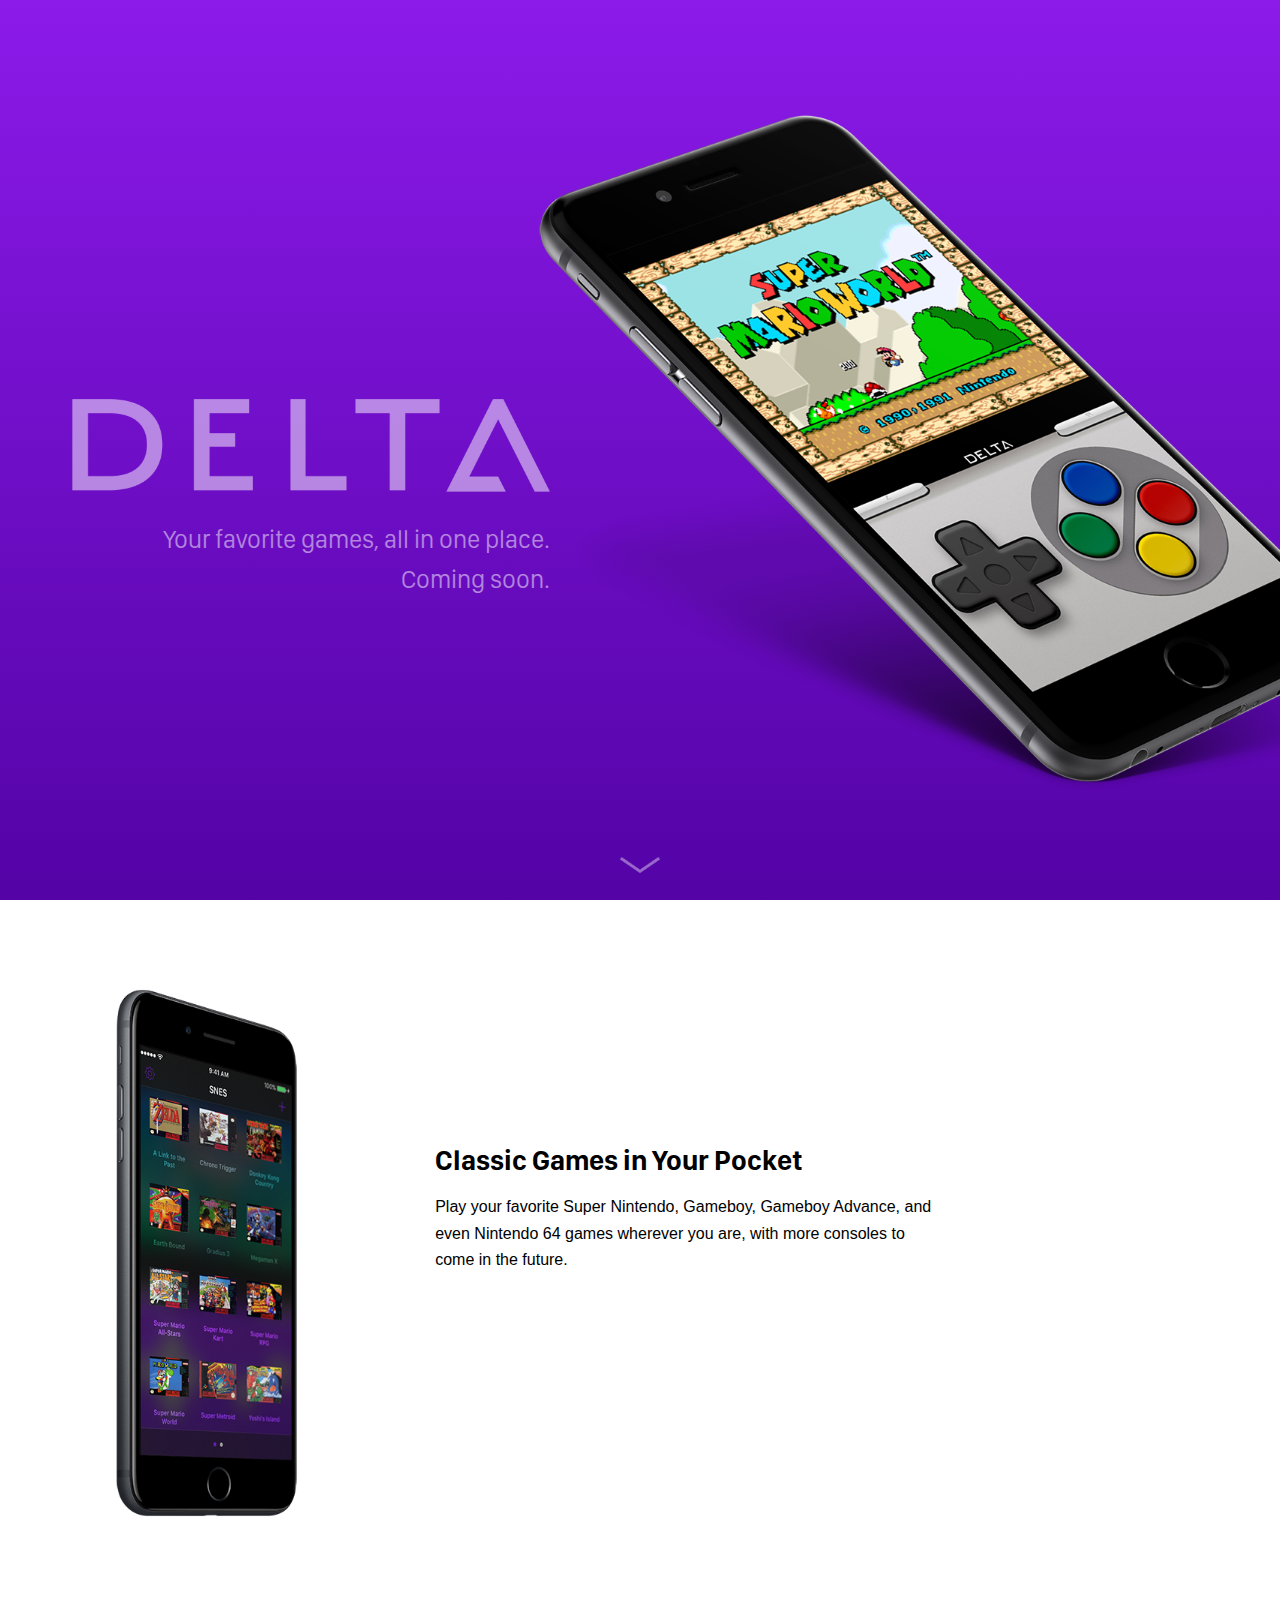
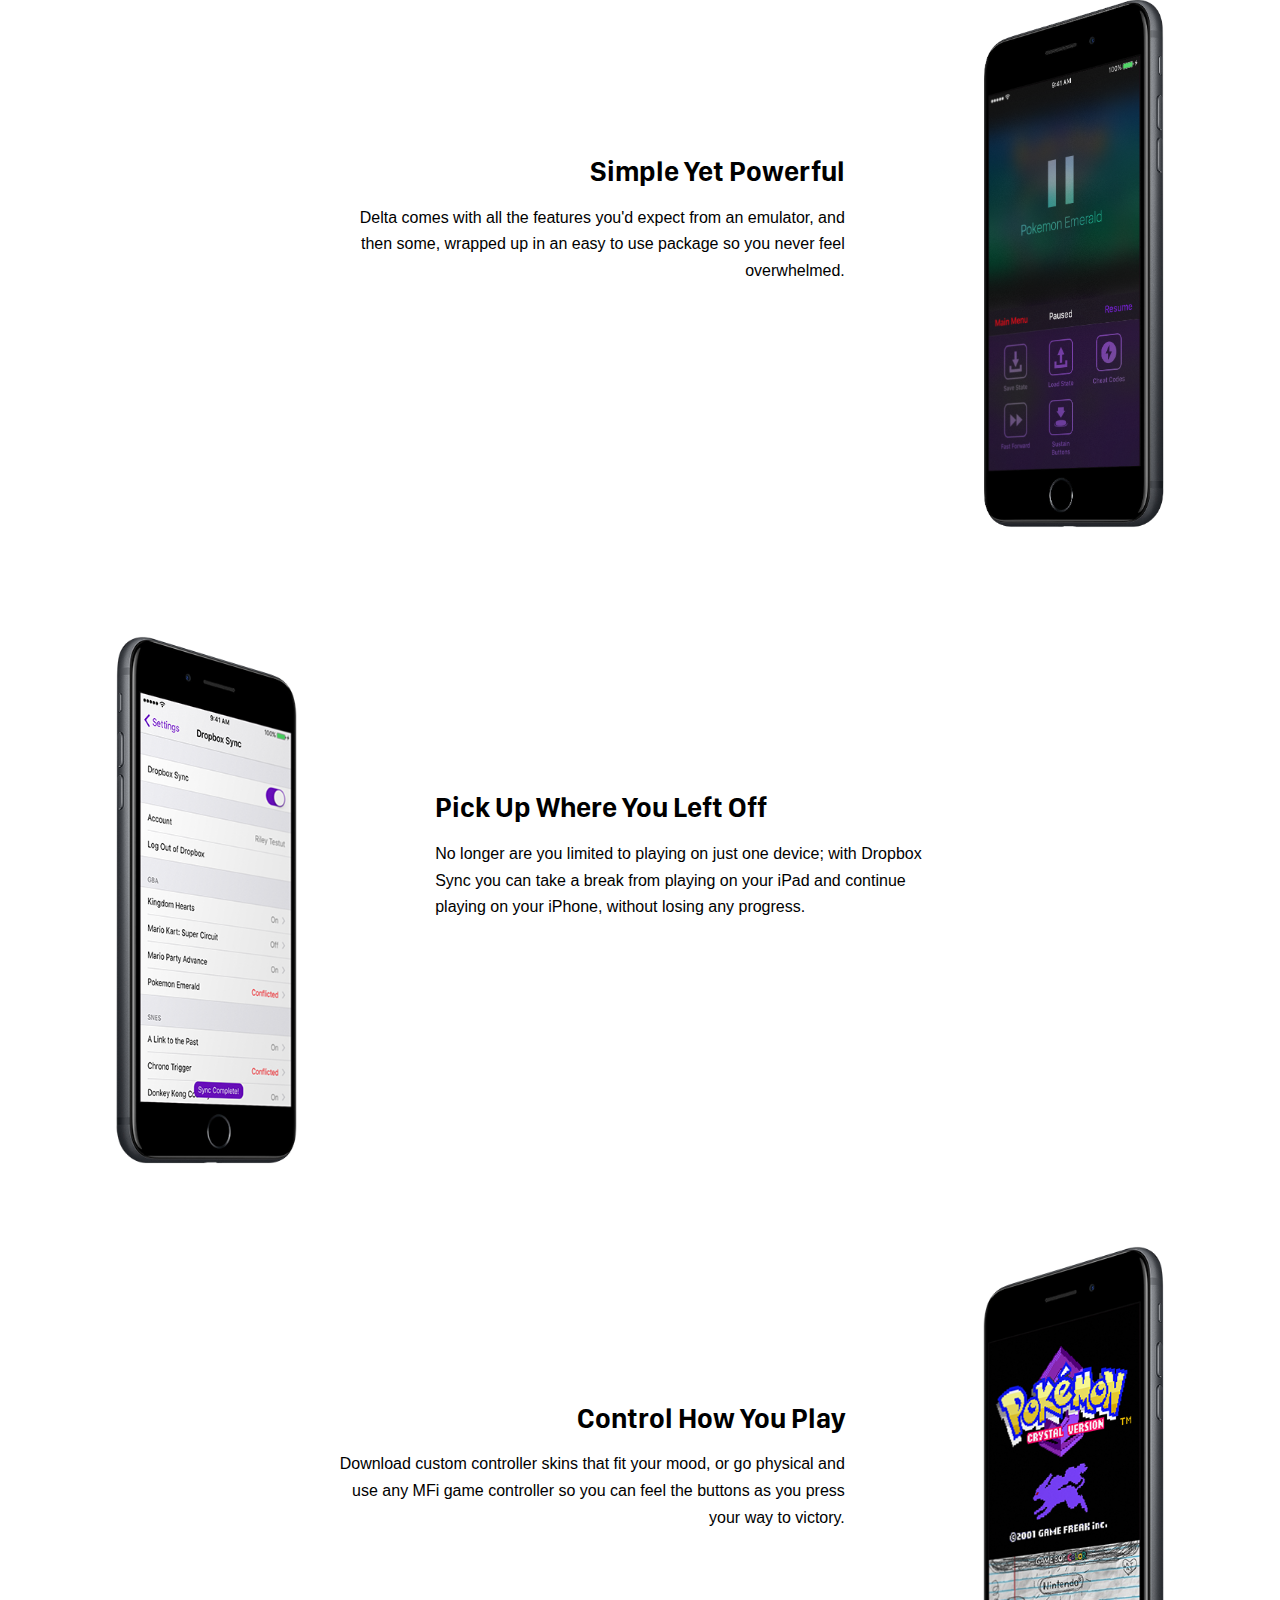
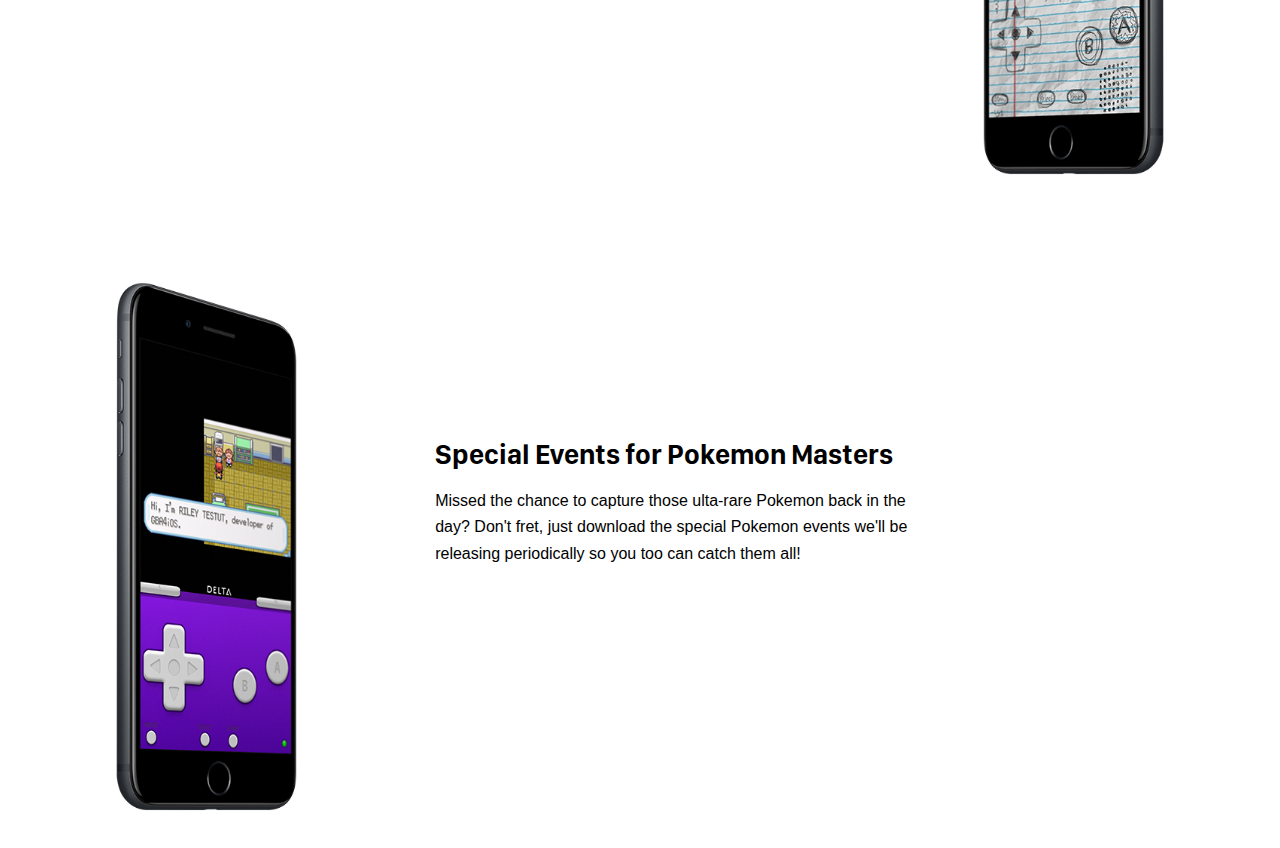
==== cntv474/index.html @ 1d3e6232 "Adds CNTV folder" ====
<html lang="en">
<head>
  <meta charset="UTF-8">
  <title>Delta</title>
  <meta name="viewport" content="width=device-width, initial-scale=1.0, maximum-scale=1.0, user-scalable=no"/>

  <link rel="stylesheet" href="styles.css"/>
  <link rel="stylesheet" href="normalize.css"/>

</head>

<body>

  <div class="header">
    <!-- <div class="nav">
      <img class="logo-image" src="logo_white.png" />
    </div> -->

    <div class="header-text">
      <div class="logotype">
        <img class="logotype-image" src="logotype_white.png" />
      </div>
      <div class="tagline">
        Your favorite games, all in one place. <br/> Coming soon.
      </div>
    </div> <!-- close header-text -->

    <div class="header-graphic">
      <img class="header-image" src="tilted-header.png" />
    </div> <!-- close header-graphic -->

    <div class="carrot">
      <img class="carrot-image" src="carat.png" />
    </div> <!-- close carrot -->
  </div> <!-- close header -->

  <div class="features">
    <div class="feature feature-one">
      <div class="left-feature-image">
        <img class="feature-image" src="feature-one.png"/>
      </div> <!-- close left-feature-image -->
      <div class="left-feature-content">
        <div class="left-feature-tagline">
          Classic Games in Your Pocket
        </div> <!-- close left-feature-tagline -->
        <div class="left-feature-description">
          Play your favorite Super Nintendo, Gameboy, Gameboy Advance, and even Nintendo 64 games wherever you are, with more consoles to come in the future.
        </div> <!-- close left-feature-description -->
      </div> <!-- close left-feature-content -->
    </div> <!-- close feature-one -->

    <div class="feature feature-two">
      <div class="right-feature-image">
        <img class="feature-image" src="feature-two.png"/>
      </div> <!-- close right-feature-image -->
      <div class="right-feature-content">
        <div class="right-feature-tagline">
          Simple Yet Powerful
        </div> <!-- close right-feature-tagline -->
        <div class="right-feature-description">
          Delta comes with all the features you'd expect from an emulator, and then some, wrapped up in an easy to use package so you never feel overwhelmed.
        </div> <!-- close right-feature-description -->
      </div> <!-- close right-feature-content -->
    </div> <!-- close feature-two -->

    <div class="feature feature-three">
      <div class="left-feature-image">
        <img class="feature-image" src="feature-three.png"/>
      </div> <!-- close left-feature-image -->
      <div class="left-feature-content">
        <div class="left-feature-tagline">
          Pick Up Where You Left Off
        </div> <!-- close left-feature-tagline -->
        <div class="left-feature-description">
          No longer are you limited to playing on just one device; with Dropbox Sync you can take a break from playing on your iPad and continue playing on your iPhone, without losing any progress.
        </div> <!-- close left-feature-description -->
      </div> <!-- close left-feature-content -->
    </div> <!-- close feature-three -->

    <div class="feature feature-four">
      <div class="right-feature-image">
        <img class="feature-image" src="feature-four.png"/>
      </div> <!-- close right-feature-image -->
      <div class="right-feature-content">
        <div class="right-feature-tagline">
          Control How You Play
        </div> <!-- close right-feature-tagline -->
        <div class="right-feature-description">
          Download custom controller skins that fit your mood, or go physical and use any MFi game controller so you can feel the buttons as you press your way to victory.
        </div> <!-- close right-feature-description -->
      </div> <!-- close right-feature-content -->
    </div> <!-- close feature-four -->

    <div class="feature feature-five">
      <div class="left-feature-image">
        <img class="feature-image" src="feature-five.png"/>
      </div> <!-- close left-feature-image -->
      <div class="left-feature-content">
        <div class="left-feature-tagline">
          Special Events for Pokemon Masters
        </div> <!-- close left-feature-tagline -->
        <div class="left-feature-description">
          Missed the chance to capture those ulta-rare Pokemon back in the day? Don't fret, just download the special Pokemon events we'll be releasing periodically so you too can catch them all!
        </div> <!-- close left-feature-description -->
      </div> <!-- close left-feature-content -->
    </div> <!-- close feature-five -->
    <br style="clear:both;"/>
  </div> <!-- close features -->

  <div class="footer">

  </div> <!-- close footer -->
</body>
</html>
---- cntv474/styles.css ----
.header {
  position: relative;
  top: 0; left: 0;
  height: 100vh;
  width: 100vw;
  background: -webkit-linear-gradient(rgba(140,26,233,1), rgba(83,3,166,1));
  background: -o-linear-gradient(rgba(140,26,233,1), rgba(83,3,166,1));
  background: -moz-linear-gradient(rgba(140,26,233,1), rgba(83,3,166,1));
  background: linear-gradient(rgba(140,26,233,1), rgba(83,3,166,1));
}

@font-face {
  font-family: 'SF-Heavy';
  src: url("SF-Heavy.otf");
 }

 @font-face {
   font-family: 'SF-Thin';
   src: url("SF-Thin.otf");
  }

  @font-face {
    font-family: 'SF-Regular';
    src: url("SF-Regular.otf");
   }

 @font-face {
   font-family: 'SF-Bold';
   src: url("SF-Bold.otf");
  }

body {
  background-image: url("bg_final.png");
  background-attachment: fixed;
  background-position: center;
  background-repeat: no-repeat;
  background-size: cover;
}

.logo-image {
  margin-left: 2%;
  margin-top: 1%;
  margin-bottom: 1%;
  height: 8%;
}

.nav {
  border-bottom: 2px solid rgba(255, 255, 255, 0.4);
}

.header-text {
  height: 80%;
  float: left;
  width: 38%;
  margin-left: 5%;
  position: absolute;
}

.logotype-image {
  height: 13%;
  display: block;
  float: right;
  margin-top: 82%;
  margin-bottom: 4%;
}

.tagline {
  margin: 1.5% auto 1% auto;
  text-align: right;
  width: 80%;
  color: rgba(255,255,255,0.5);
  font-size: 19pt;
  font-family: "SF-Regular", sans-serif;
  line-height: 30pt;
  display: block;
  float: right;
}

.header-graphic {
  height: 100%;
  text-align: left;
  float: right;
  width: 65%;
  margin-top: -1.5%;
}

.header-image {
  height: 100%;
  margin-left: 5%;
}

.carrot {
  width: 100%;
  text-align: center;
  position: absolute;
  bottom: 3%; left: 0;
}

.carrot-image {
  height: 1.75vh;
}

.features {
  width: 100vw;
}

.feature {
  height: 65%;
}

.feature-one, .feature-three {
  margin-bottom: 2%;
}

.feature-image {
  height: 96%;
}

.left-feature-image {
  float: left;
  width: 28%;
  text-align: right;
  margin-top: 2%;
}

.right-feature-image {
  float: right;
  width: 28%;
  text-align: left;
  margin-top: 2%;
}

.left-feature-tagline, .right-feature-tagline {
  font-family: "SF-Bold", sans-serif;
  font-size: 21pt;
}

.left-feature-content {
  display: block;
  margin-top: 4%;
  padding-top: 15%;
  padding-bottom: 18%;
  padding-left: 34%;
}

.right-feature-content {
  display: block;
  background-color: rgba(255, 255, 255, 0.62);
  padding-top: 15%;
  padding-bottom: 22%;
  padding-right: 34%;
  text-align: right;
}

.left-feature-description, .right-feature-description {
  font-family: -apple-system, BlinkMacSystemFont, sans-serif;
  font-size: 12pt;
  line-height: 20pt;
  margin-top: 2%;
  width: 60%;
}

.right-feature-description {
  float: right;
}

.footer {
  background-color: white;
}
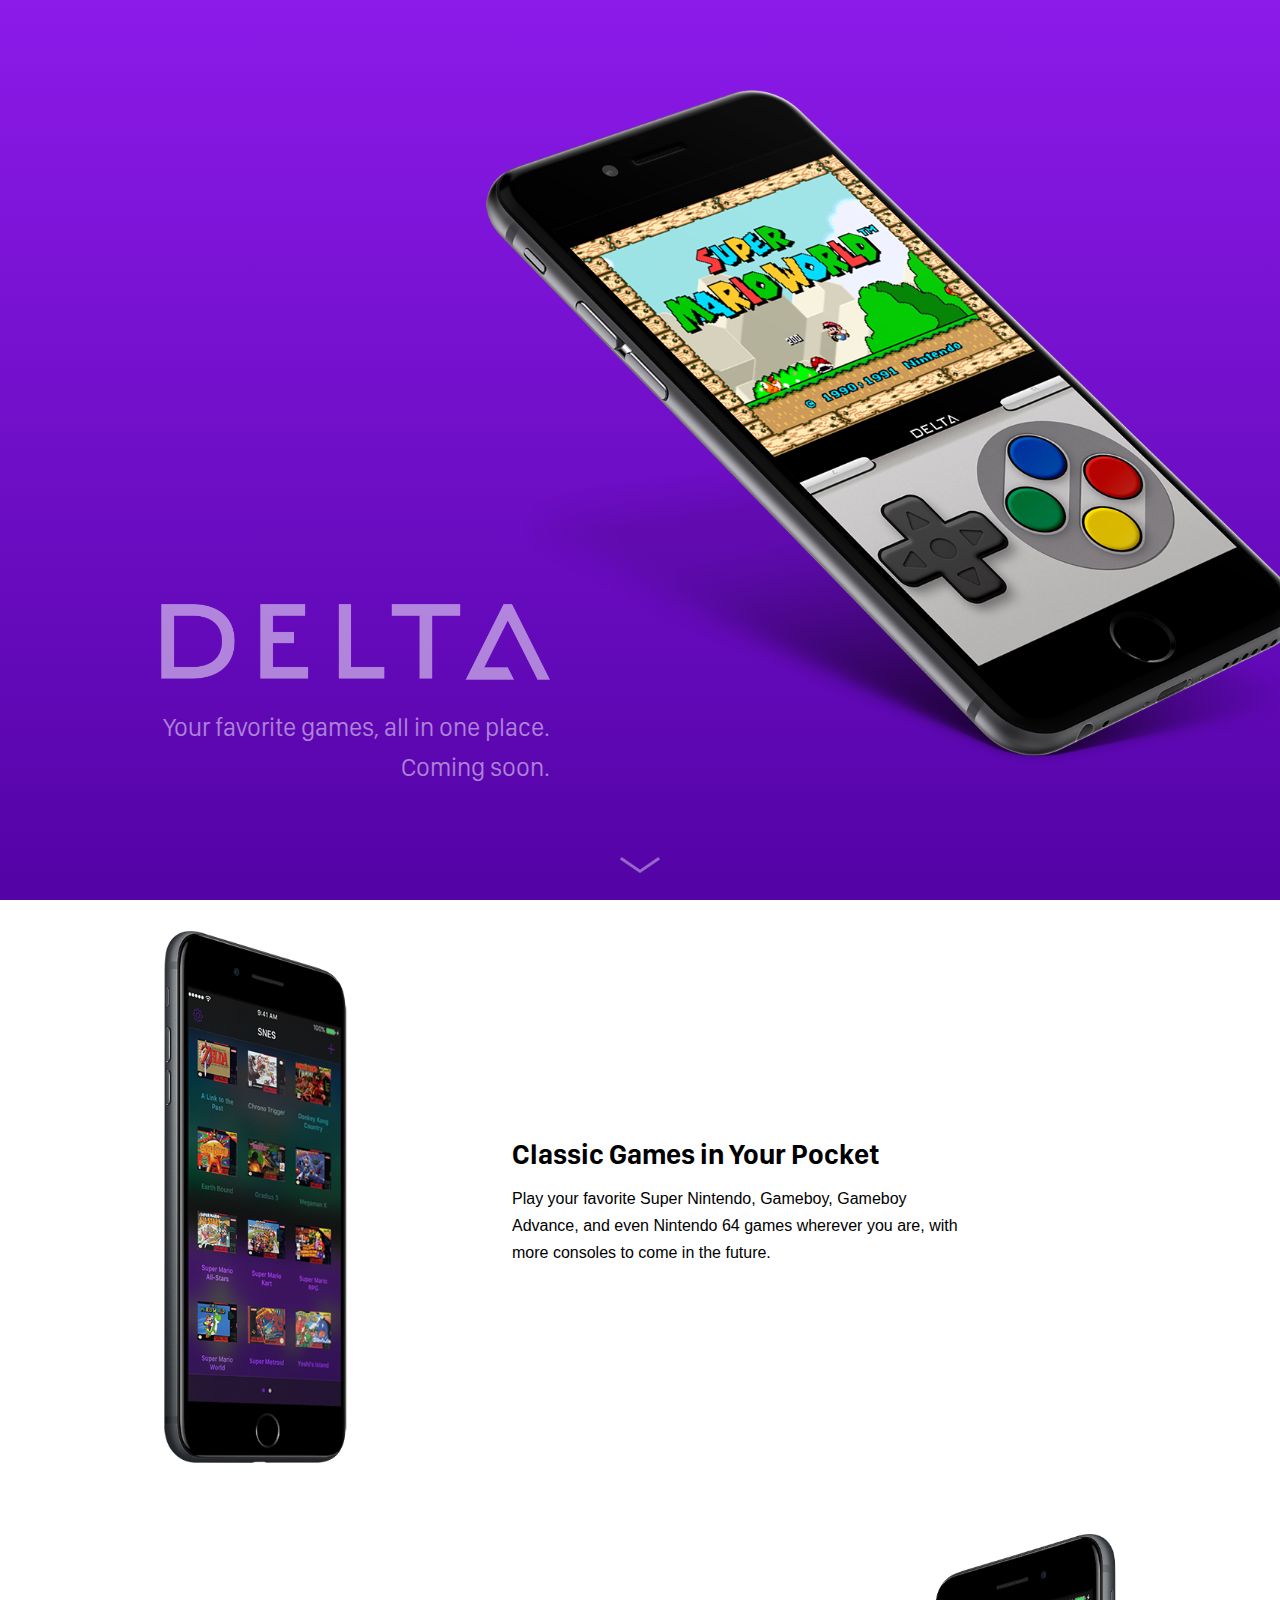
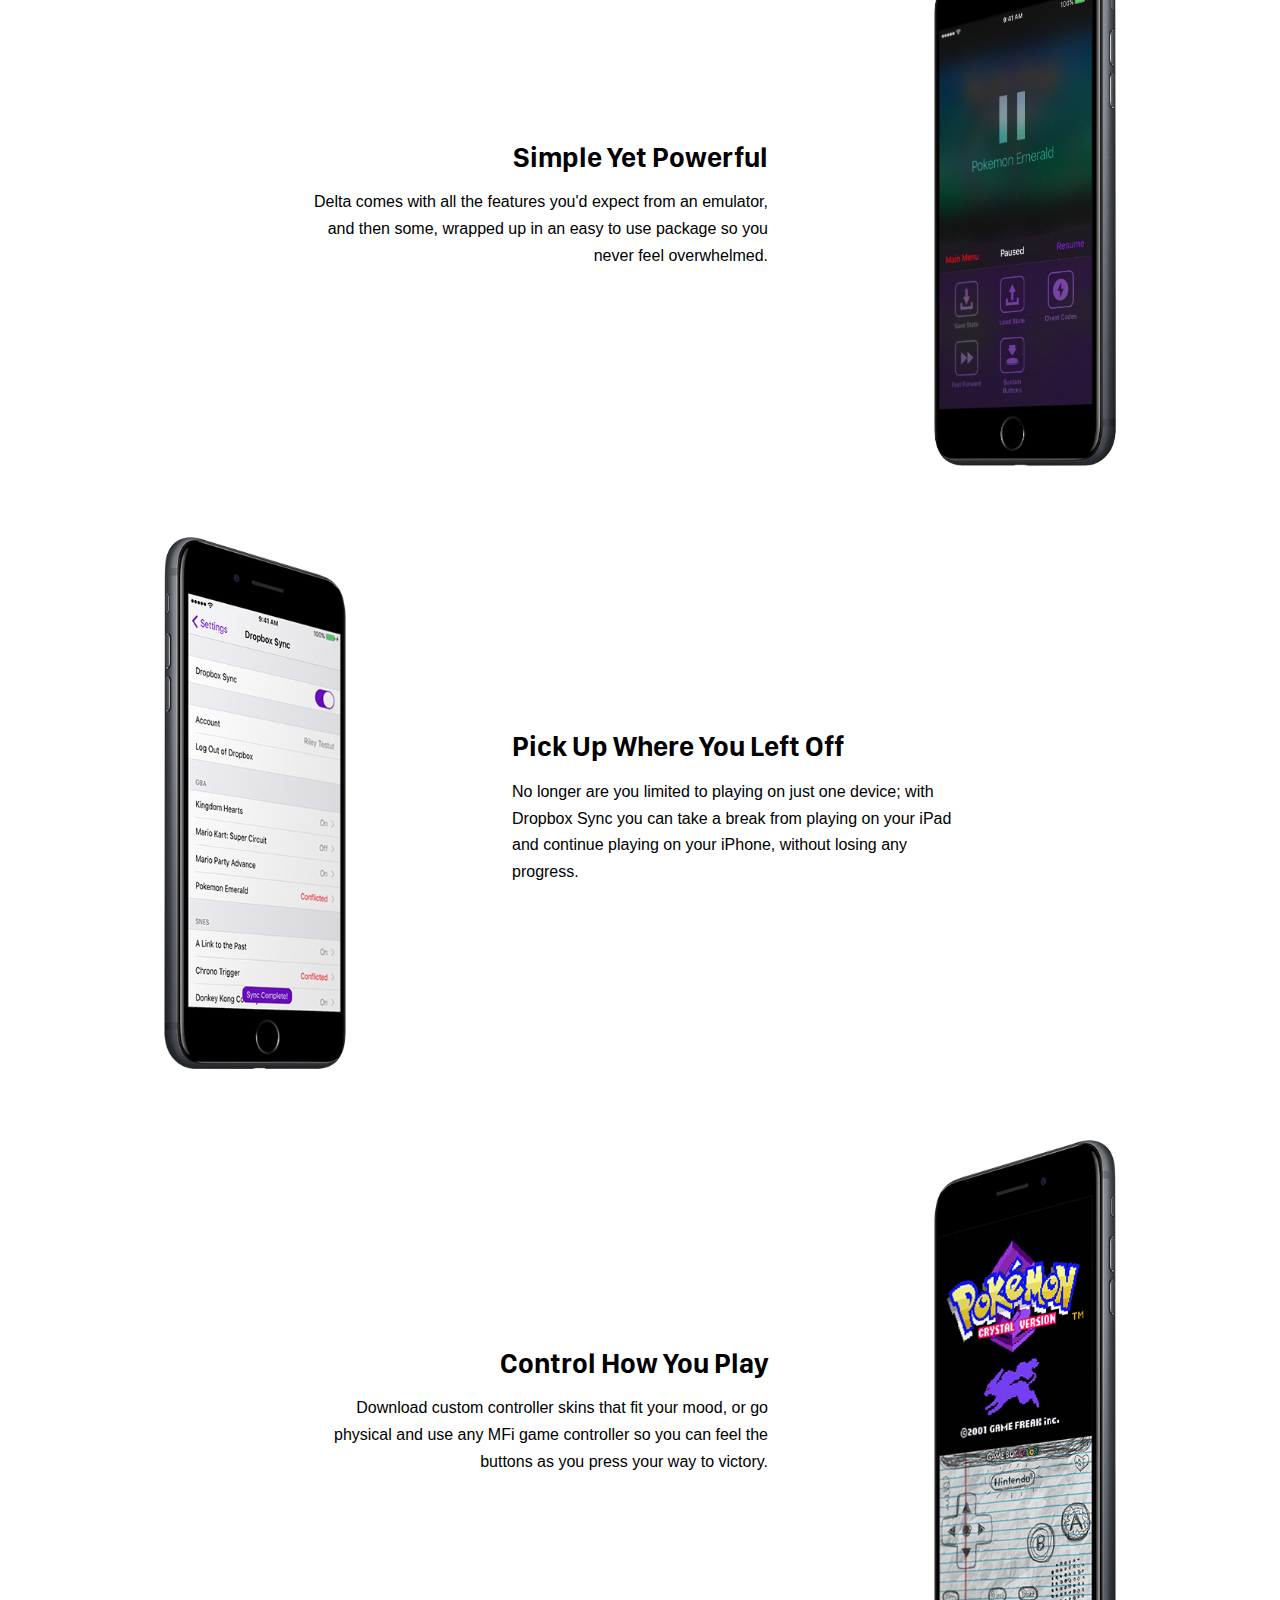
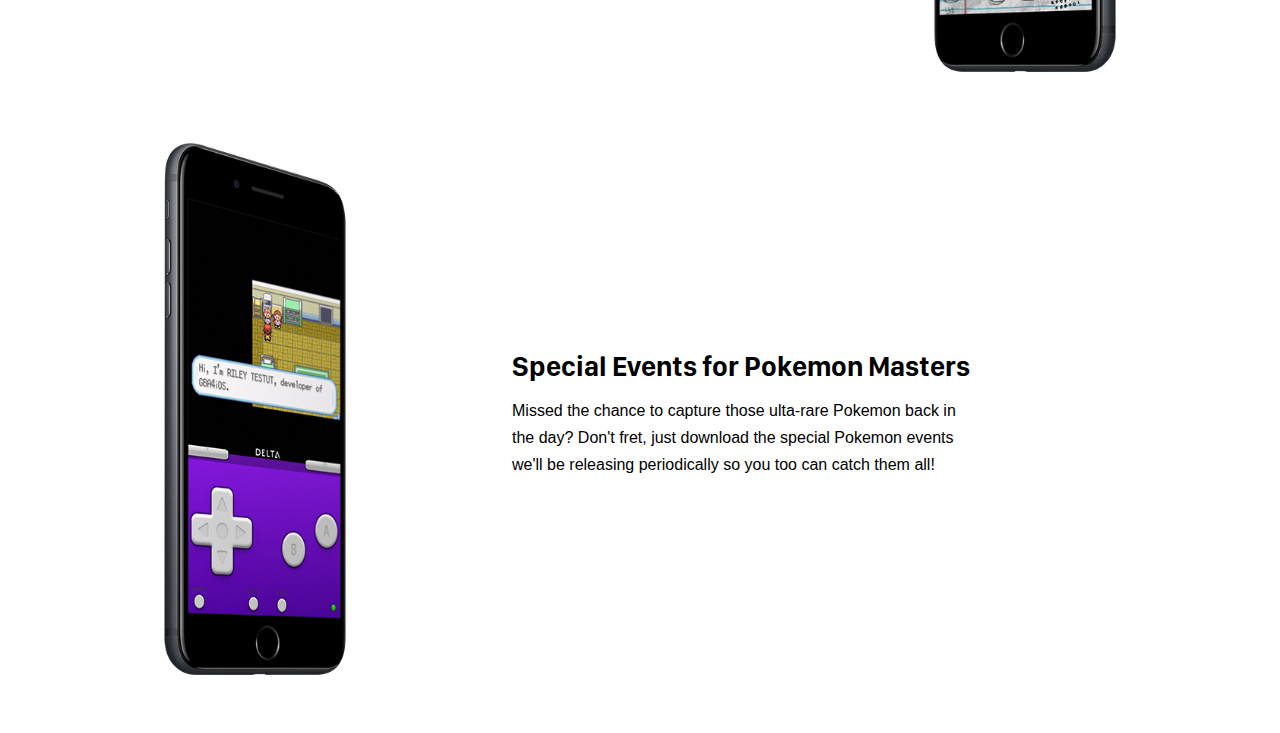
==== commit afb9e512: "Fixes header scaling issues on desktop" ====
--- a/cntv474/index.html
+++ b/cntv474/index.html
@@ -21,7 +21,7 @@
         <img class="logotype-image" src="logotype_white.png" />
       </div>
       <div class="tagline">
-        Your favorite games, all in one place. <br/> Coming soon.
+        Your favorite games, all in one place. Coming soon.
       </div>
     </div> <!-- close header-text -->
 
@@ -50,9 +50,6 @@
     </div> <!-- close feature-one -->
 
     <div class="feature feature-two">
-      <div class="right-feature-image">
-        <img class="feature-image" src="feature-two.png"/>
-      </div> <!-- close right-feature-image -->
       <div class="right-feature-content">
         <div class="right-feature-tagline">
           Simple Yet Powerful
@@ -61,6 +58,9 @@
           Delta comes with all the features you'd expect from an emulator, and then some, wrapped up in an easy to use package so you never feel overwhelmed.
         </div> <!-- close right-feature-description -->
       </div> <!-- close right-feature-content -->
+      <div class="right-feature-image">
+        <img class="feature-image" src="feature-two.png"/>
+      </div> <!-- close right-feature-image -->
     </div> <!-- close feature-two -->
 
     <div class="feature feature-three">
@@ -78,9 +78,6 @@
     </div> <!-- close feature-three -->
 
     <div class="feature feature-four">
-      <div class="right-feature-image">
-        <img class="feature-image" src="feature-four.png"/>
-      </div> <!-- close right-feature-image -->
       <div class="right-feature-content">
         <div class="right-feature-tagline">
           Control How You Play
@@ -89,6 +86,9 @@
           Download custom controller skins that fit your mood, or go physical and use any MFi game controller so you can feel the buttons as you press your way to victory.
         </div> <!-- close right-feature-description -->
       </div> <!-- close right-feature-content -->
+      <div class="right-feature-image">
+        <img class="feature-image" src="feature-four.png"/>
+      </div> <!-- close right-feature-image -->
     </div> <!-- close feature-four -->
 
     <div class="feature feature-five">
--- a/cntv474/styles.css
+++ b/cntv474/styles.css
@@ -35,29 +35,21 @@
   background-position: center;
   background-repeat: no-repeat;
   background-size: cover;
-}
-
-.logo-image {
-  margin-left: 2%;
-  margin-top: 1%;
-  margin-bottom: 1%;
-  height: 8%;
-}
-
-.nav {
-  border-bottom: 2px solid rgba(255, 255, 255, 0.4);
+  overflow-x: hidden !important;
 }
 
 .header-text {
-  height: 80%;
   float: left;
+  display: block;
   width: 38%;
   margin-left: 5%;
   position: absolute;
+  bottom: 12%;
 }
 
 .logotype-image {
-  height: 13%;
+  max-height: 10%;
+  max-width: 80%;
   display: block;
   float: right;
   margin-top: 82%;
@@ -77,16 +69,17 @@
 }
 
 .header-graphic {
-  height: 100%;
+  height: 75%;
   text-align: left;
   float: right;
-  width: 65%;
-  margin-top: -1.5%;
+  max-width: 62%;
+  position: absolute;
+  top: 10%; left: 38%;
+  overflow-x: hidden;
 }
 
 .header-image {
   height: 100%;
-  margin-left: 5%;
 }
 
 .carrot {
@@ -105,51 +98,53 @@
 }
 
 .feature {
-  height: 65%;
+  height: 67%;
+  width: 100%;
+  display: flex;
+  align-items: center;
+  overflow-x: hidden;
 }
 
-.feature-one, .feature-three {
-  margin-bottom: 2%;
+.feature-two, .feature-four {
+    background-color: rgba(255, 255, 255, 0.62);
 }
 
 .feature-image {
-  height: 96%;
+  height: 94%;
 }
 
 .left-feature-image {
   float: left;
-  width: 28%;
-  text-align: right;
-  margin-top: 2%;
+  width: 40%;
+  text-align: center;
 }
 
 .right-feature-image {
   float: right;
-  width: 28%;
-  text-align: left;
-  margin-top: 2%;
+  width: 40%;
+  text-align: center;
 }
 
 .left-feature-tagline, .right-feature-tagline {
   font-family: "SF-Bold", sans-serif;
   font-size: 21pt;
+  width: 80%;
+}
+
+.right-feature-tagline {
+  text-align: right;
+  float: right;
 }
 
 .left-feature-content {
   display: block;
-  margin-top: 4%;
-  padding-top: 15%;
-  padding-bottom: 18%;
-  padding-left: 34%;
+  width: 60%;
 }
 
 .right-feature-content {
   display: block;
-  background-color: rgba(255, 255, 255, 0.62);
-  padding-top: 15%;
-  padding-bottom: 22%;
-  padding-right: 34%;
   text-align: right;
+  width: 60%;
 }
 
 .left-feature-description, .right-feature-description {
@@ -165,5 +160,5 @@
 }
 
 .footer {
-  background-color: white;
+  background-color: #f7f7f7;
 }
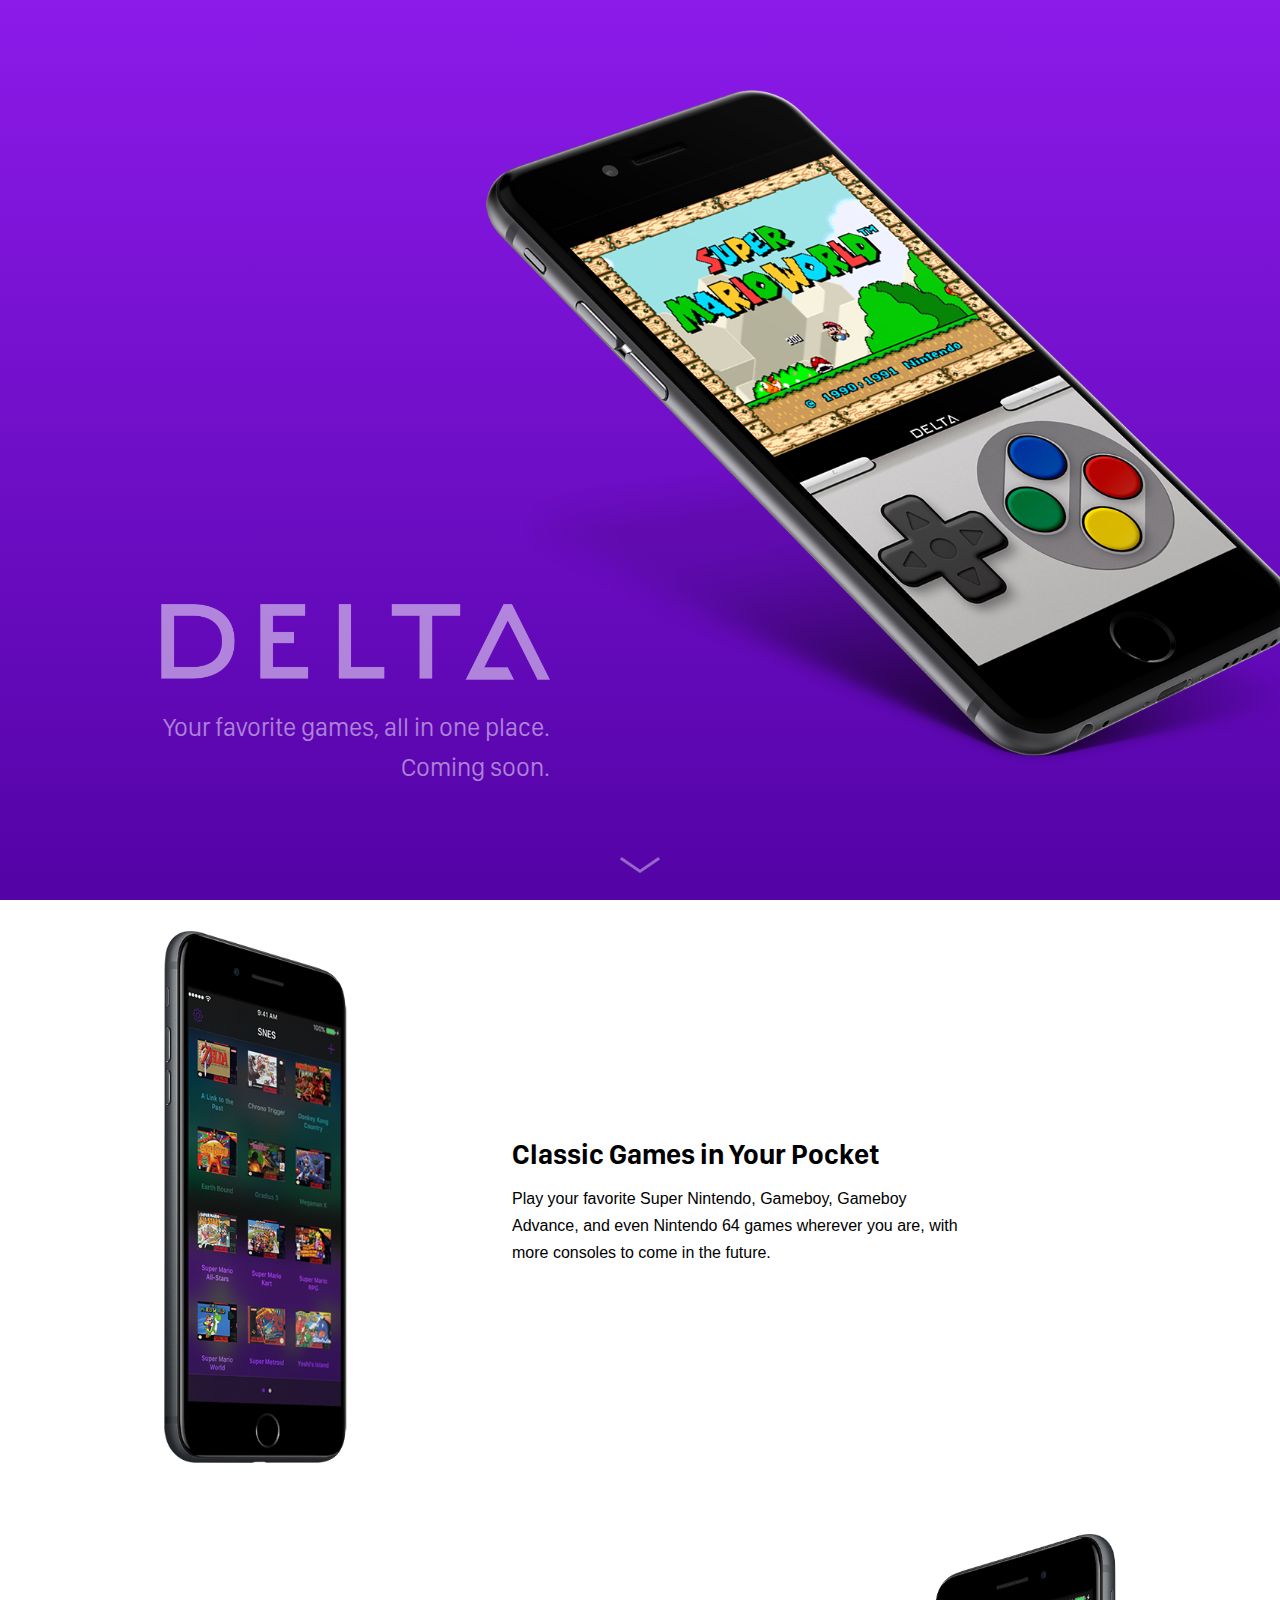
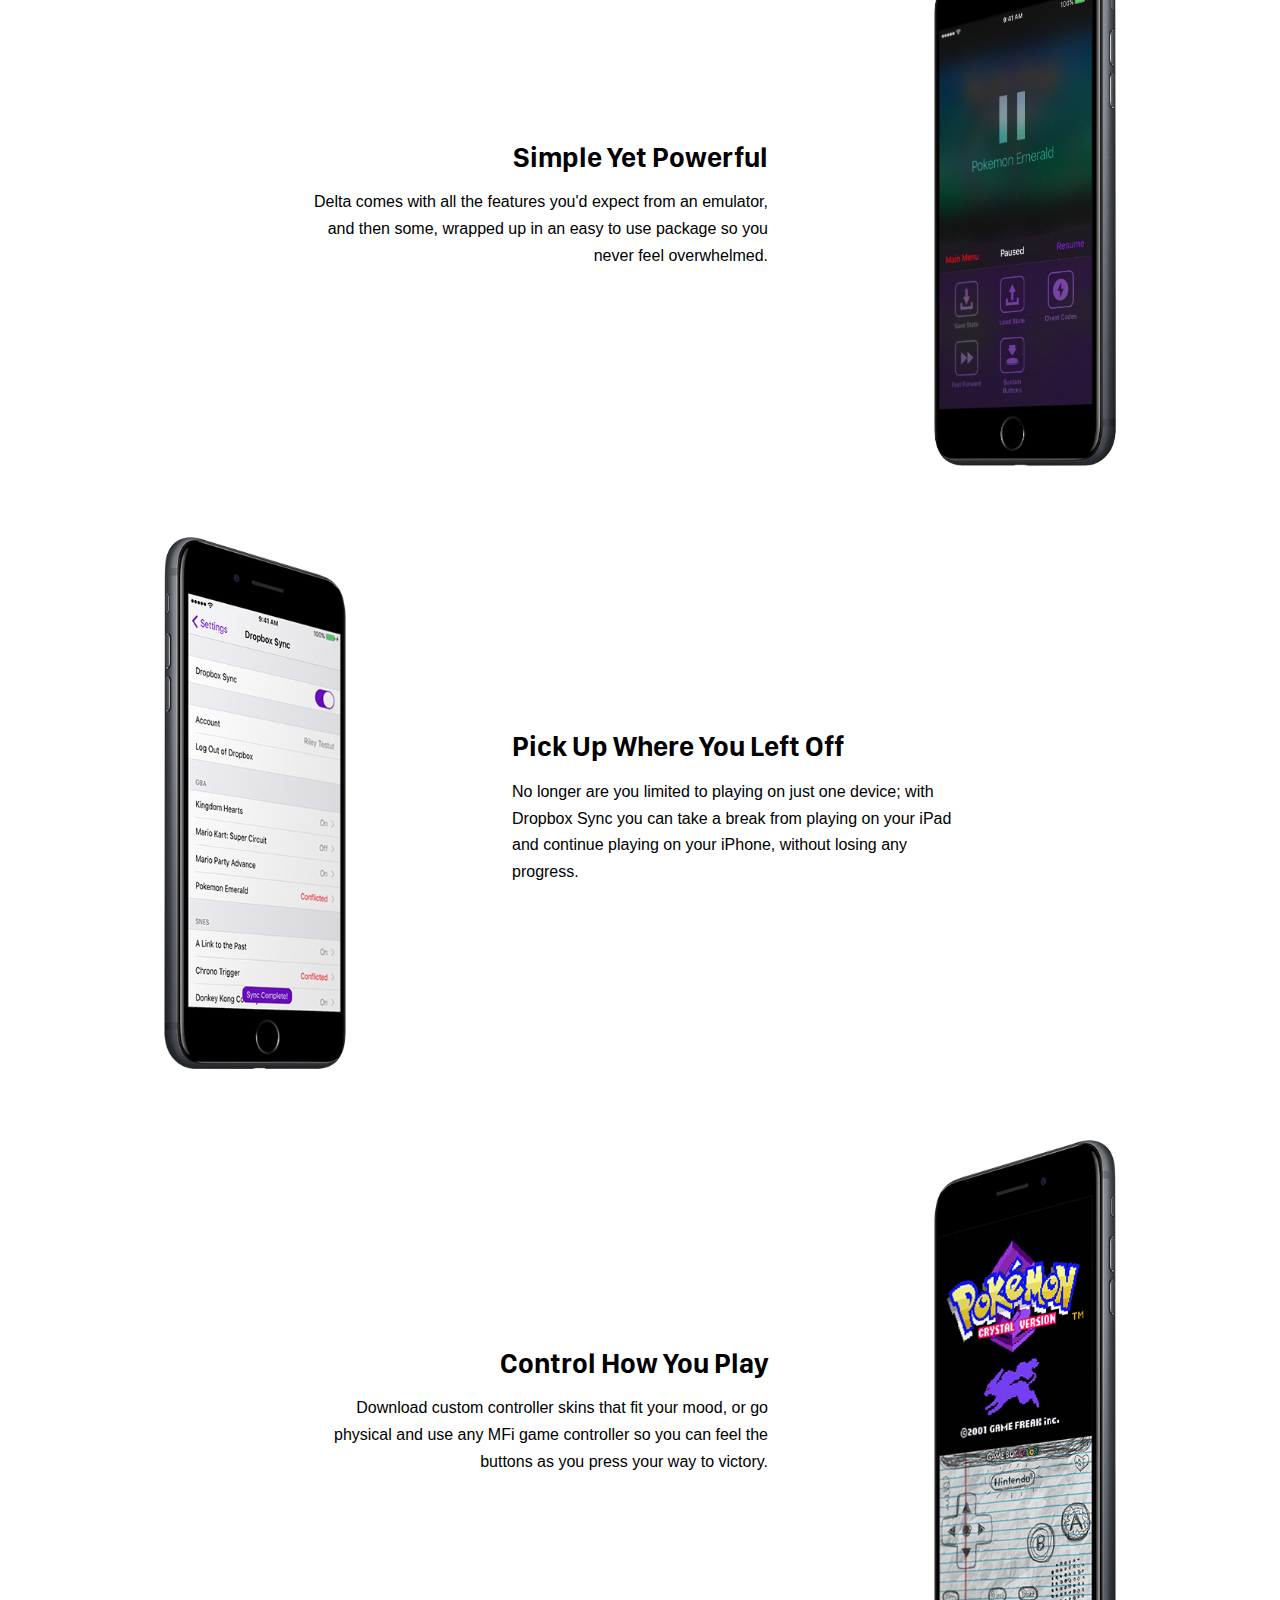
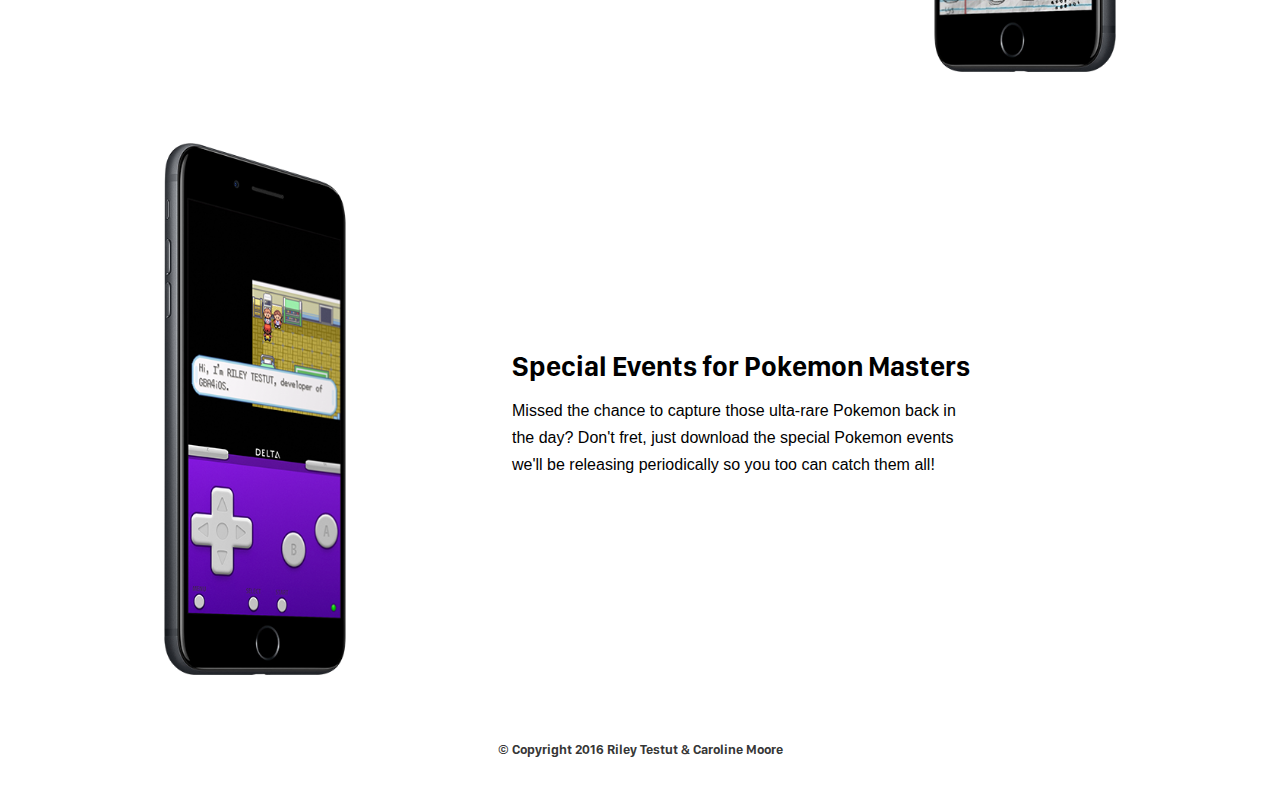
==== commit 8e2d2fd1: "Adds footer" ====
--- a/cntv474/index.html
+++ b/cntv474/index.html
@@ -104,11 +104,10 @@
         </div> <!-- close left-feature-description -->
       </div> <!-- close left-feature-content -->
     </div> <!-- close feature-five -->
-    <br style="clear:both;"/>
   </div> <!-- close features -->
 
   <div class="footer">
-
+    © Copyright 2016 Riley Testut & Caroline Moore
   </div> <!-- close footer -->
 </body>
 </html>
--- a/cntv474/styles.css
+++ b/cntv474/styles.css
@@ -35,7 +35,7 @@
   background-position: center;
   background-repeat: no-repeat;
   background-size: cover;
-  overflow-x: hidden !important;
+  overflow-x: hidden;
 }
 
 .header-text {
@@ -160,5 +160,13 @@
 }
 
 .footer {
-  background-color: #f7f7f7;
+  background-color: rgba(255, 255, 255, 0.62);
+  width: 100vw;
+  height: 5%;
+  text-align: center;
+  font-family: "SF-Bold", sans-serif;
+  font-size: 10pt;
+  color: rgba(0,0,0,0.8);
+  padding-top: 2%;
+  overflow-y: hidden !important;
 }
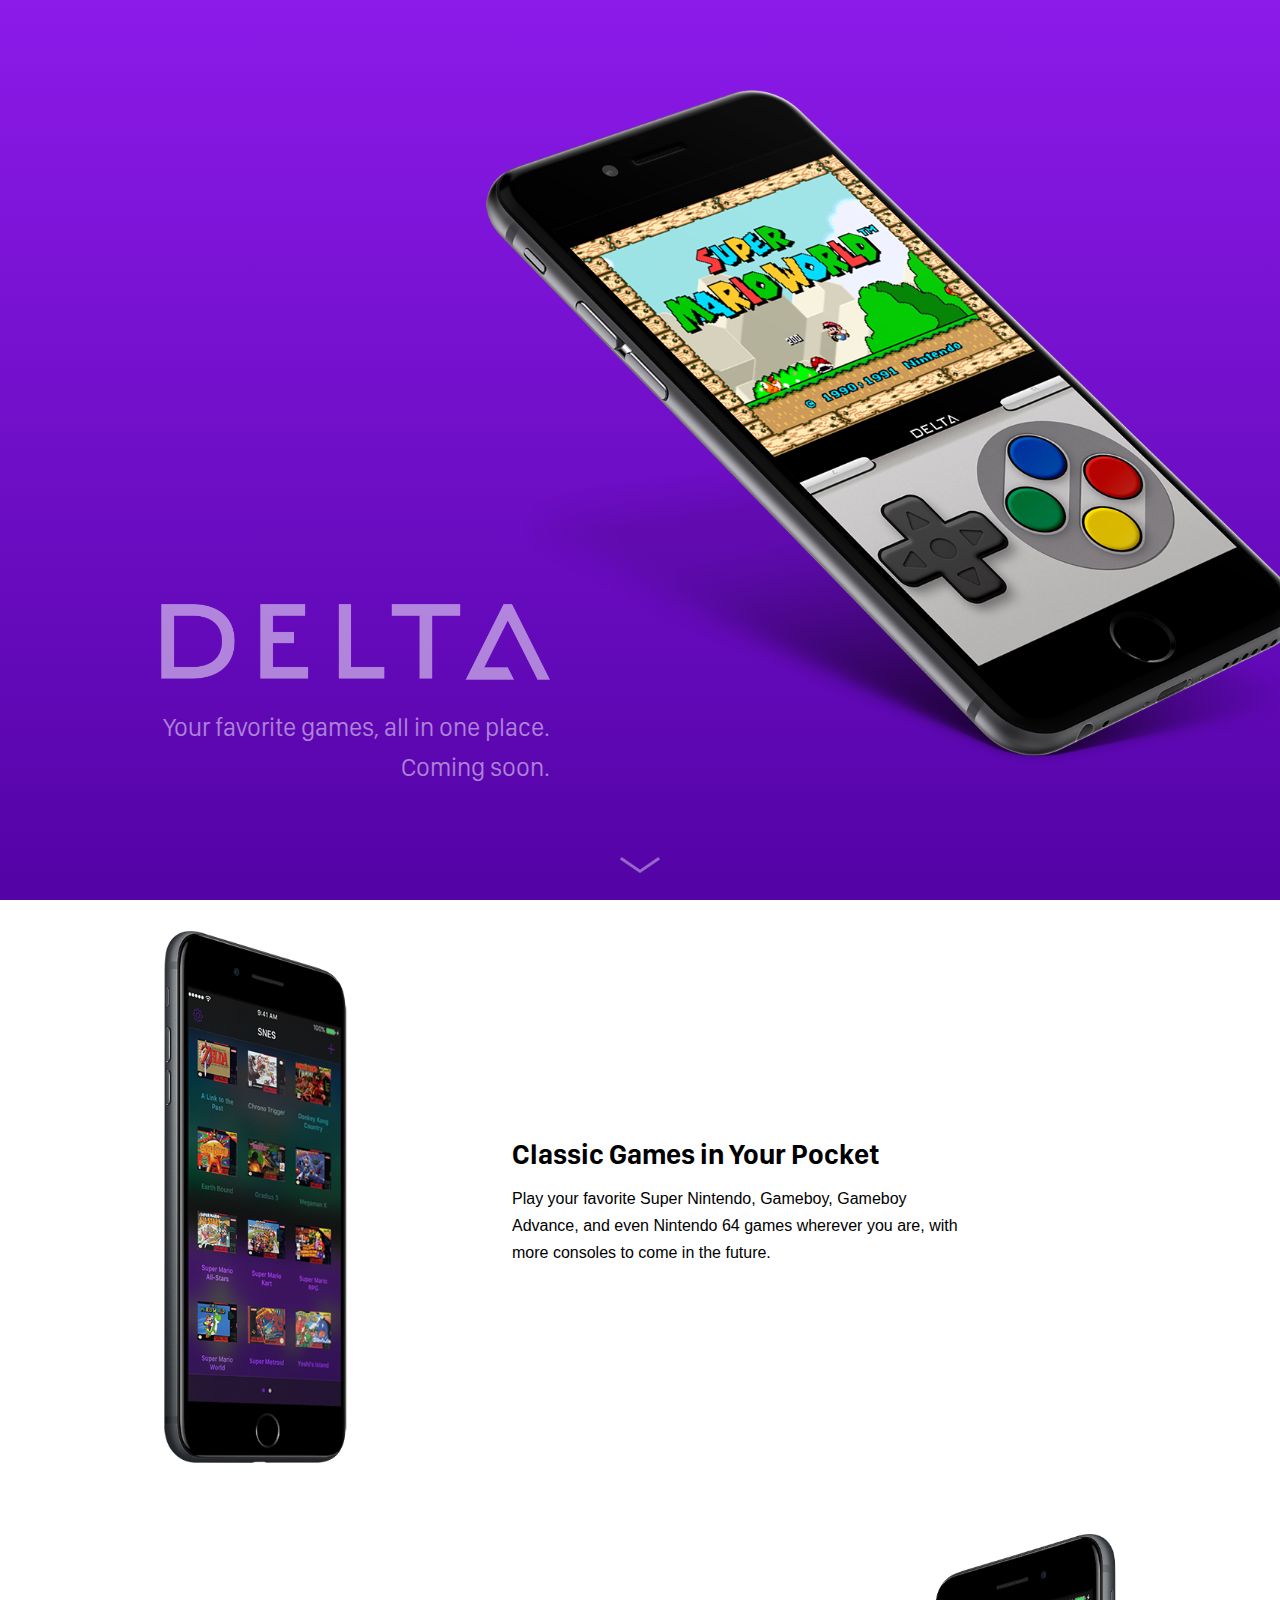
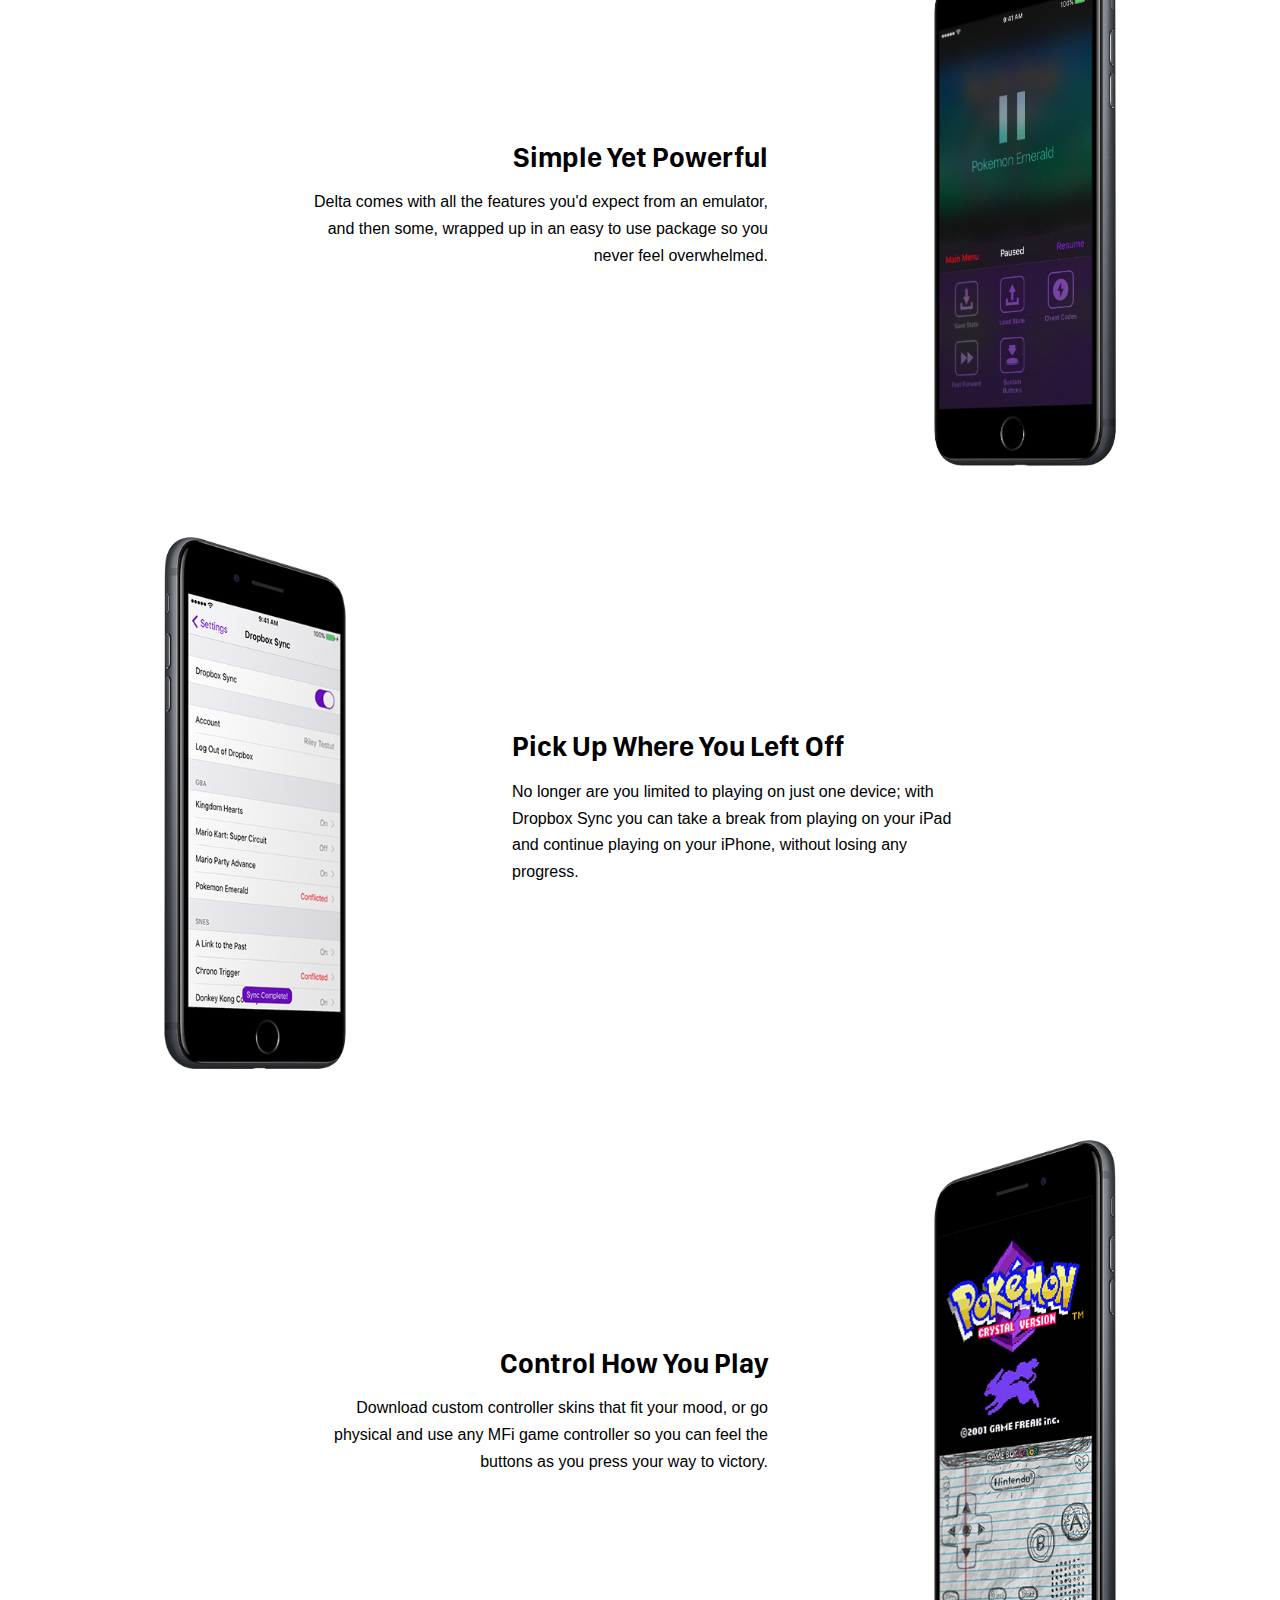
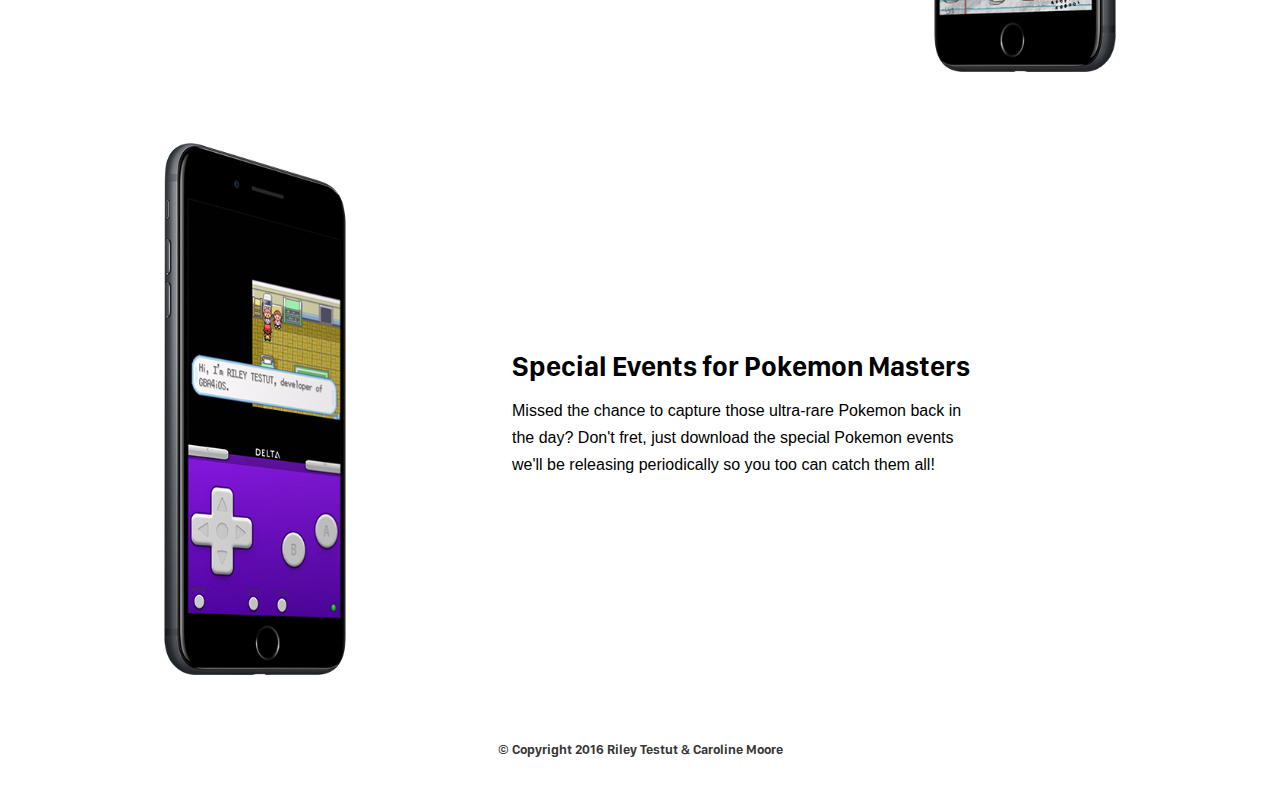
==== commit e235ce5c: "Fixed spelling mistake" ====
--- a/cntv474/index.html
+++ b/cntv474/index.html
@@ -100,7 +100,7 @@
           Special Events for Pokemon Masters
         </div> <!-- close left-feature-tagline -->
         <div class="left-feature-description">
-          Missed the chance to capture those ulta-rare Pokemon back in the day? Don't fret, just download the special Pokemon events we'll be releasing periodically so you too can catch them all!
+          Missed the chance to capture those ultra-rare Pokemon back in the day? Don't fret, just download the special Pokemon events we'll be releasing periodically so you too can catch them all!
         </div> <!-- close left-feature-description -->
       </div> <!-- close left-feature-content -->
     </div> <!-- close feature-five -->
